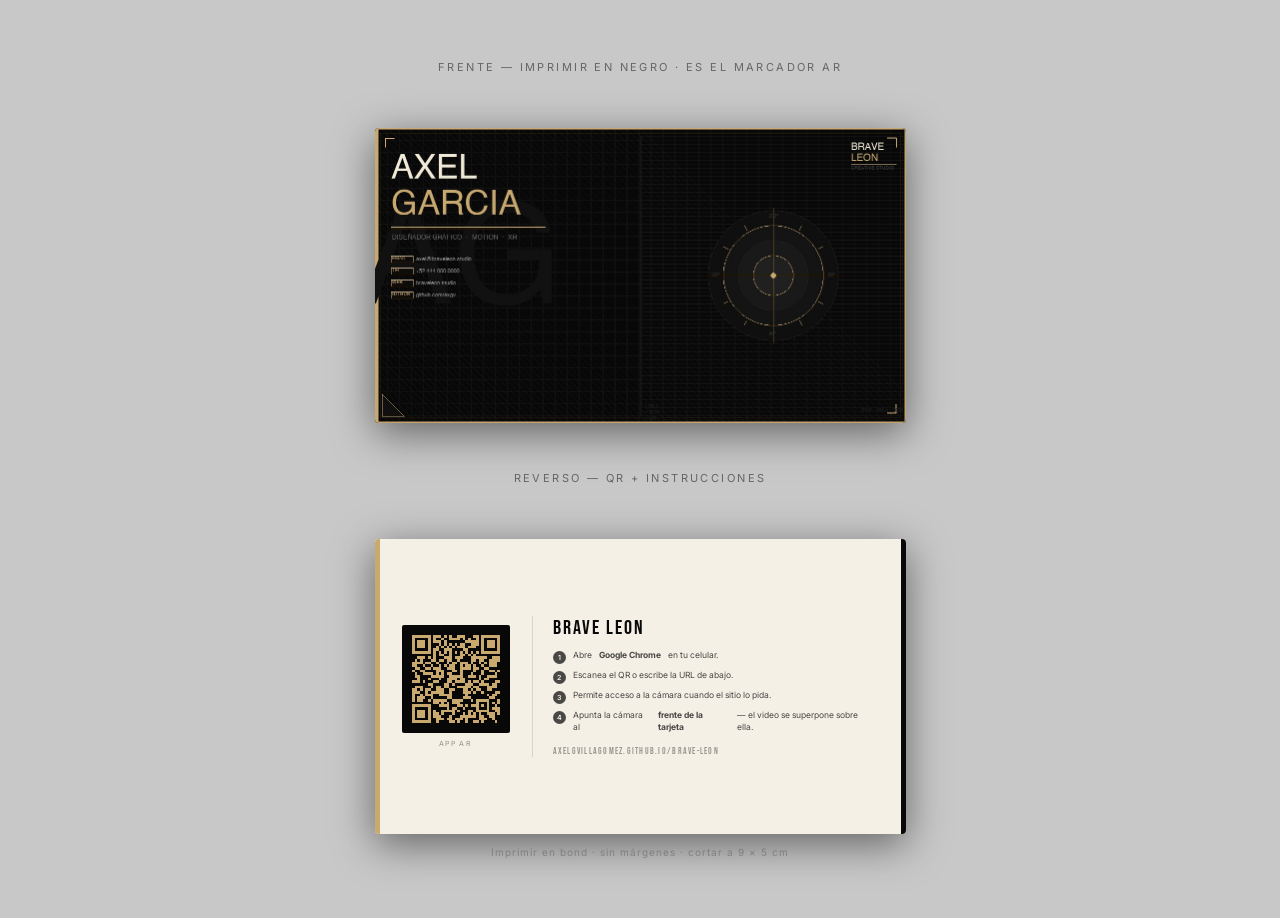
==== tarjeta.html @ 9440ff53 "BRAVE LEON — Tarjeta AR/XR entregable final App ARnft.js que superpone video de portafolio sobre tar" ====
<!doctype html>
<html lang="es">
<head>
<meta charset="utf-8"/>
<title>BRAVE LEON — Tarjeta AR</title>
<style>
@import url('https://fonts.googleapis.com/css2?family=Bebas+Neue&family=Inter:wght@300;400;600&display=swap');
*{box-sizing:border-box;margin:0;padding:0}
body{
  background:#c8c8c8;
  display:flex;flex-direction:column;align-items:center;
  gap:48px;padding:60px 20px;
  font-family:'Inter',Helvetica,sans-serif;
}
.label{
  font-size:11px;letter-spacing:0.22em;text-transform:uppercase;
  color:#666;margin-bottom:6px;text-align:center;
}
.note{
  font-size:10px;color:#999;letter-spacing:0.1em;
  text-align:center;margin-top:-36px;
}

/* ── Medidas reales: 9x5 cm a 300dpi = 1063x591px ──
   Se muestra al 50% en pantalla: 531x295px            */
.card{
  width:531px;height:295px;
  border-radius:4px;overflow:hidden;
  box-shadow:0 10px 40px rgba(0,0,0,.5);
  position:relative;flex-shrink:0;
}

/* ══ FRENTE ══════════════════════════════════════ */
.front{background:#080808}
.front img.bg{
  position:absolute;inset:0;width:100%;height:100%;
  object-fit:cover;display:block;
}

/* ══ REVERSO ═════════════════════════════════════ */
.back{background:#F5F0E6;display:flex;align-items:stretch}

.back .bar-r{
  width:5px;background:#080808;flex-shrink:0;align-self:stretch;
}
.back .inner{
  flex:1;display:flex;align-items:center;
  padding:22px 26px 22px 22px;gap:22px;
}

/* QR */
.qr-wrap{
  flex-shrink:0;display:flex;flex-direction:column;
  align-items:center;gap:6px;
}
.qr-wrap img{
  width:108px;height:108px;
  border:2px solid #080808;border-radius:2px;
  image-rendering:pixelated;
}
.qr-lbl{
  font-size:7px;letter-spacing:0.18em;text-transform:uppercase;
  color:#080808;opacity:.4;
}

/* Instrucciones */
.inst{
  flex:1;border-left:1px solid rgba(8,8,8,.12);
  padding-left:20px;
}
.back-brand{
  font-family:'Bebas Neue','Arial Black',sans-serif;
  font-size:20px;letter-spacing:0.1em;color:#080808;
  margin-bottom:10px;
}
.steps{list-style:none;display:flex;flex-direction:column;gap:6px}
.steps li{
  display:flex;align-items:flex-start;gap:7px;
  font-size:8.5px;line-height:1.4;color:#080808;opacity:.72;
}
.steps li .n{
  flex-shrink:0;width:13px;height:13px;background:#080808;color:#F5F0E6;
  border-radius:50%;display:flex;align-items:center;justify-content:center;
  font-size:7px;font-weight:600;margin-top:1px;
}
.url{
  margin-top:12px;
  font-family:'Bebas Neue','Arial Black',sans-serif;
  font-size:9px;letter-spacing:0.14em;color:#080808;opacity:.38;
}

/* ── Barra lateral izquierda reverso ── */
.back .bar-l{
  width:5px;background:#C9A96E;flex-shrink:0;
}

@media print{
  body{background:white;padding:20px;gap:20px}
  .label,.note{display:none}
  .card{box-shadow:none}
}
</style>
</head>
<body>

<div class="label">FRENTE — imprimir en negro · es el marcador AR</div>

<!-- ══ FRENTE ══════════════════════════════════════════ -->
<div class="card front">
  <img class="bg" src="[data-uri]" alt="Tarjeta BRAVE LEON frente"/>
</div>

<div class="label">REVERSO — QR + instrucciones</div>

<!-- ══ REVERSO ═════════════════════════════════════════ -->
<div class="card back">
  <div class="bar-l"></div>
  <div class="inner">

    <div class="qr-wrap">
      <img src="[data-uri]" alt="QR BRAVE LEON AR"/>
      <div class="qr-lbl">App AR</div>
    </div>

    <div class="inst">
      <div class="back-brand">BRAVE LEON</div>
      <ul class="steps">
        <li><div class="n">1</div>Abre <strong>Google Chrome</strong> en tu celular.</li>
        <li><div class="n">2</div>Escanea el QR o escribe la URL de abajo.</li>
        <li><div class="n">3</div>Permite acceso a la cámara cuando el sitio lo pida.</li>
        <li><div class="n">4</div>Apunta la cámara al <strong>frente de la tarjeta</strong> — el video se superpone sobre ella.</li>
      </ul>
      <div class="url">axelgvillagomez.github.io/brave-leon</div>
    </div>

  </div>
  <div class="bar-r"></div>
</div>

<div class="note">Imprimir en bond · sin márgenes · cortar a 9 × 5 cm</div>

</body>
</html>
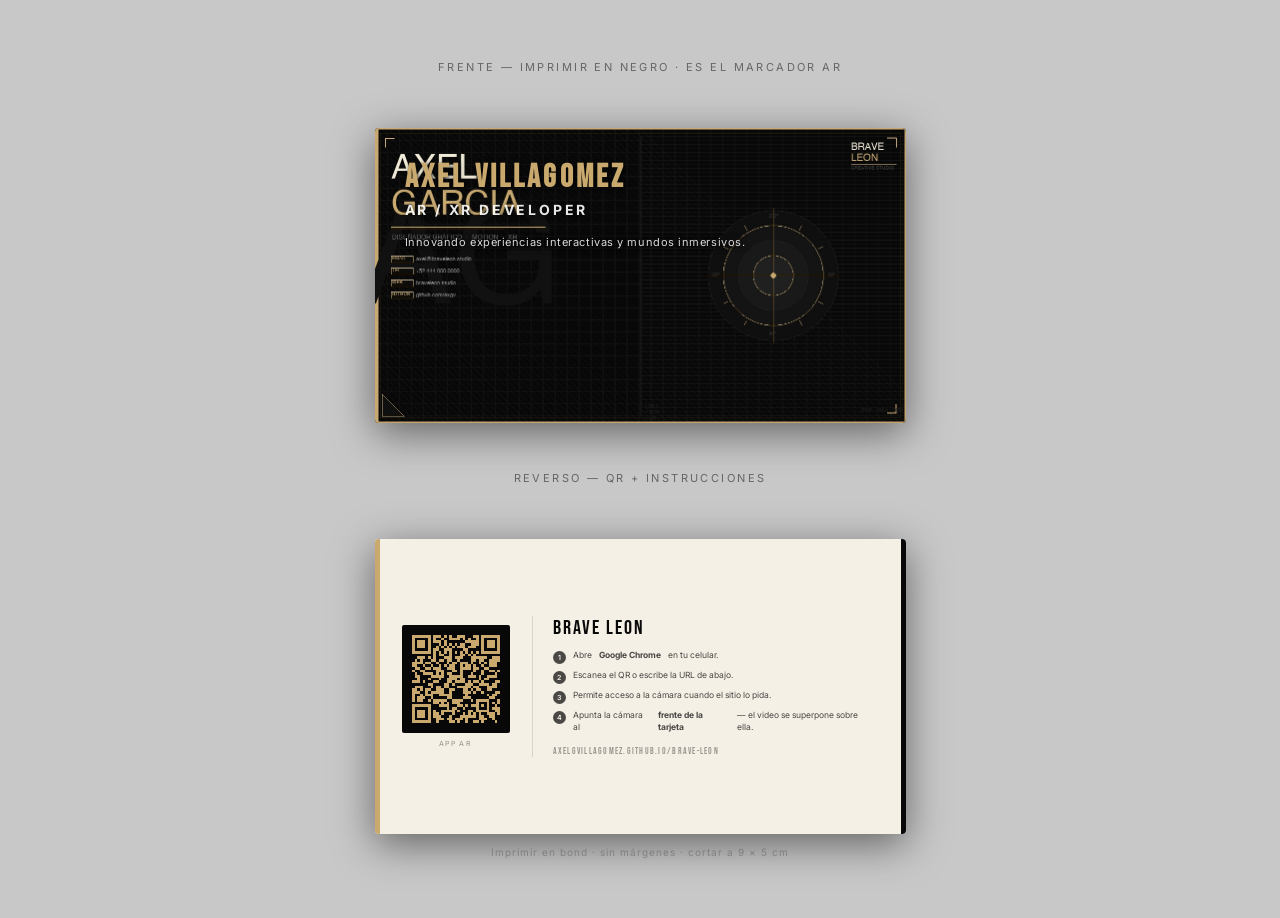
==== commit 7783dc81: "Fix business card layout and add personal info" ====
--- a/tarjeta.html
+++ b/tarjeta.html
@@ -35,6 +35,34 @@
 .front img.bg{
   position:absolute;inset:0;width:100%;height:100%;
   object-fit:cover;display:block;
+}
+.front .info {
+  position: absolute;
+  top: 30px;
+  left: 30px;
+  color: #fff;
+  z-index: 10;
+  text-shadow: 1px 1px 4px rgba(0,0,0,0.8);
+}
+.front .info h1 {
+  font-family: 'Bebas Neue', 'Arial Black', sans-serif;
+  font-size: 32px;
+  letter-spacing: 0.1em;
+  margin-bottom: 4px;
+  color: #C9A96E;
+}
+.front .info h2 {
+  font-size: 14px;
+  letter-spacing: 0.2em;
+  text-transform: uppercase;
+  margin-bottom: 16px;
+  opacity: 0.9;
+}
+.front .info p {
+  font-size: 11px;
+  line-height: 1.6;
+  opacity: 0.85;
+  letter-spacing: 0.05em;
 }
 
 /* ══ REVERSO ═════════════════════════════════════ */
@@ -107,7 +135,12 @@
 
 <!-- ══ FRENTE ══════════════════════════════════════════ -->
 <div class="card front">
-  <img class="bg" src="[data-uri]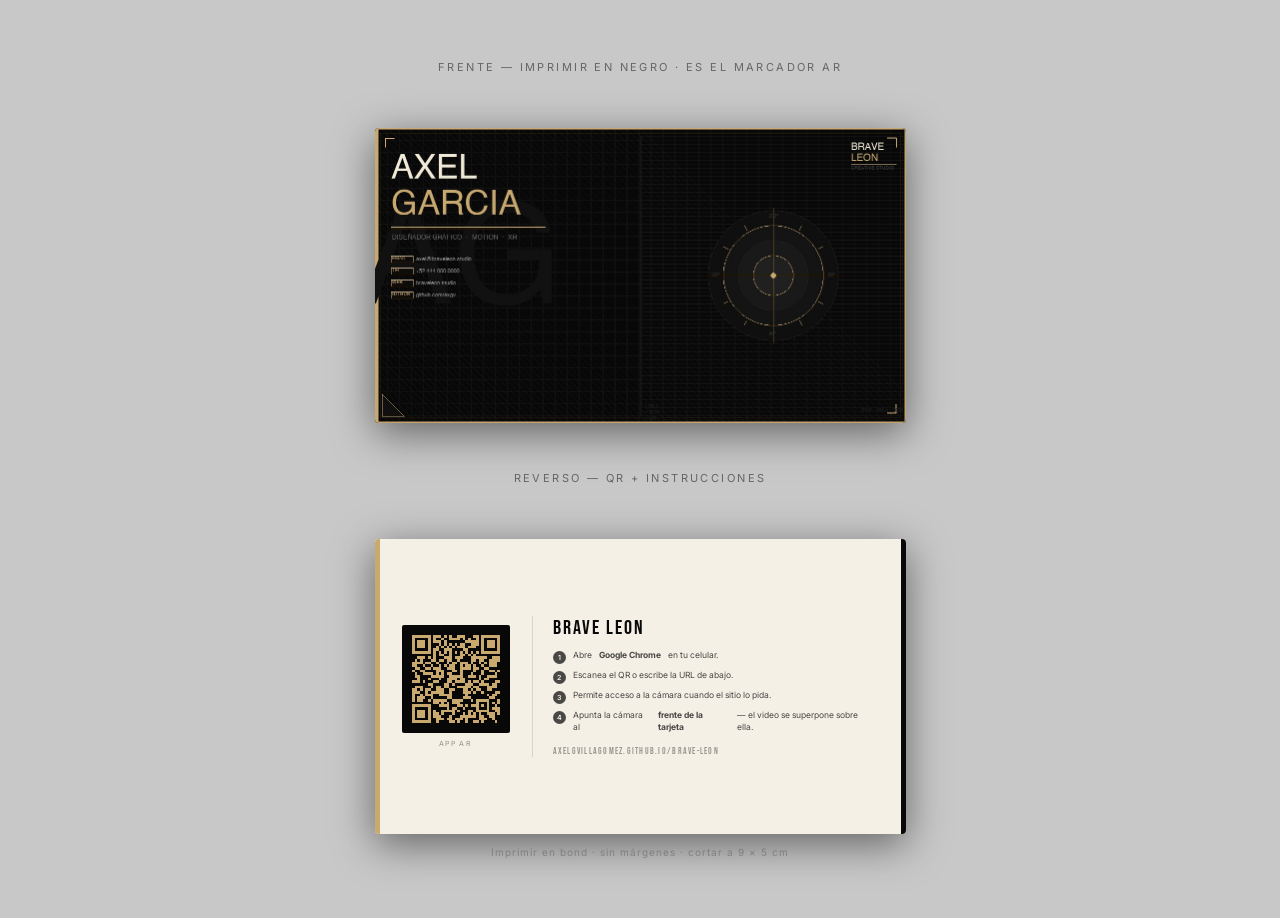
==== commit 6a54a6bc: "Remove ugly HTML overlay, keep pure image" ====
--- a/tarjeta.html
+++ b/tarjeta.html
@@ -35,14 +35,6 @@
 .front img.bg{
   position:absolute;inset:0;width:100%;height:100%;
   object-fit:cover;display:block;
-}
-.front .info {
-  position: absolute;
-  top: 30px;
-  left: 30px;
-  color: #fff;
-  z-index: 10;
-  text-shadow: 1px 1px 4px rgba(0,0,0,0.8);
 }
 .front .info h1 {
   font-family: 'Bebas Neue', 'Arial Black', sans-serif;
@@ -136,11 +128,6 @@
 <!-- ══ FRENTE ══════════════════════════════════════════ -->
 <div class="card front">
   <img class="bg" src="brave_leon_card.jpg" alt="Marker Background">
-  <div class="info">
-    <h1>AXEL VILLAGOMEZ</h1>
-    <h2>AR / XR Developer</h2>
-    <p>Innovando experiencias interactivas y mundos inmersivos.</p>
-  </div>
 </div>
 
 <div class="label">REVERSO — QR + instrucciones</div>
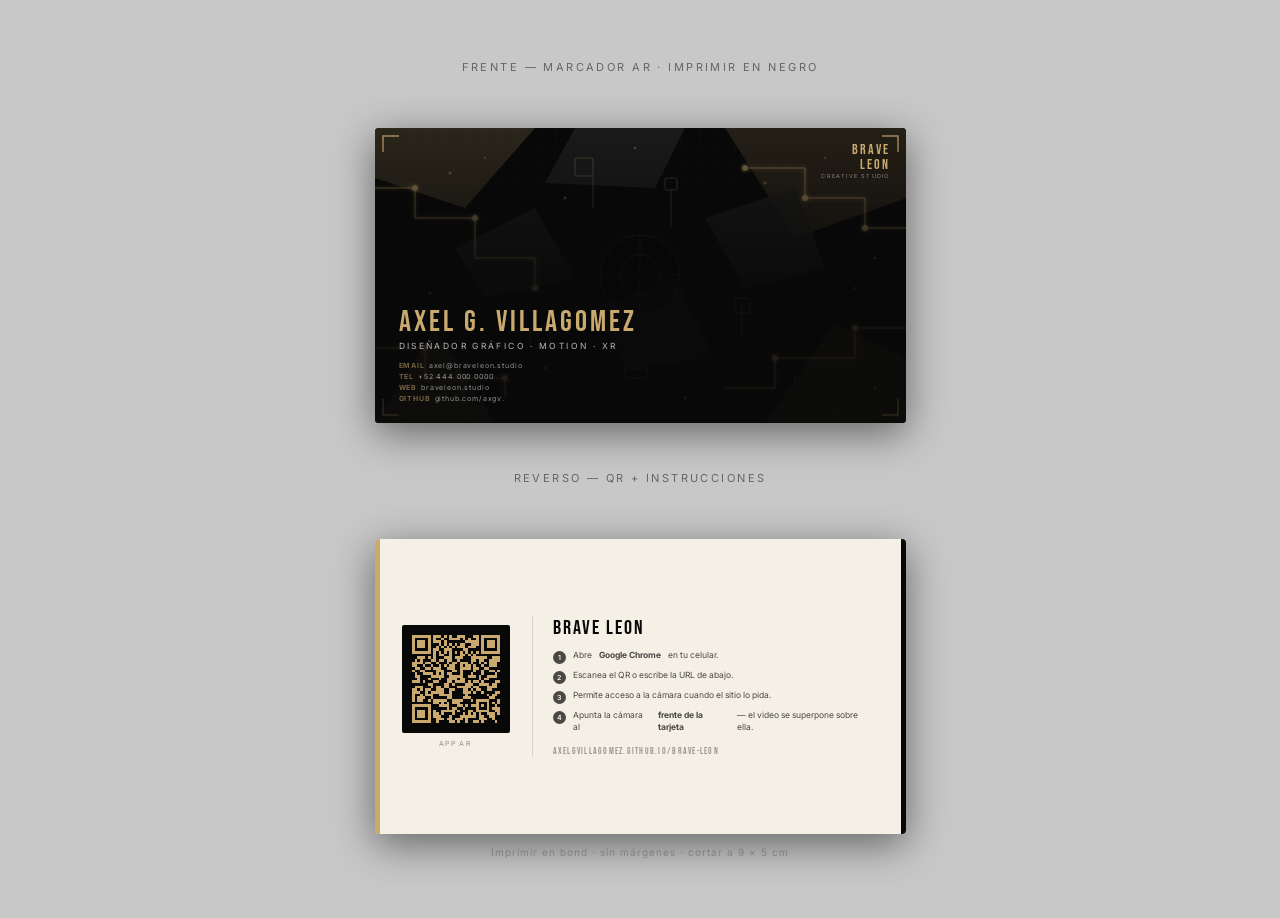
==== commit 46aca0aa: "New detectable NFT marker + updated tarjeta.html with circuit pattern design" ====
--- a/tarjeta.html
+++ b/tarjeta.html
@@ -21,8 +21,7 @@
   text-align:center;margin-top:-36px;
 }
 
-/* ── Medidas reales: 9x5 cm a 300dpi = 1063x591px ──
-   Se muestra al 50% en pantalla: 531x295px            */
+/* ── 9x5 cm a 96dpi ≈ 340x189px — mostrado a ~1.5x en pantalla: 531x295 */
 .card{
   width:531px;height:295px;
   border-radius:4px;overflow:hidden;
@@ -31,44 +30,59 @@
 }
 
 /* ══ FRENTE ══════════════════════════════════════ */
-.front{background:#080808}
-.front img.bg{
+.front{
+  background:#080808;
+  display:flex;align-items:stretch;
+}
+
+/* Patrón SVG generado inline — circuito + polígonos irregulares */
+.front .marker-bg{
   position:absolute;inset:0;width:100%;height:100%;
   object-fit:cover;display:block;
 }
-.front .info h1 {
-  font-family: 'Bebas Neue', 'Arial Black', sans-serif;
-  font-size: 32px;
-  letter-spacing: 0.1em;
-  margin-bottom: 4px;
-  color: #C9A96E;
-}
-.front .info h2 {
-  font-size: 14px;
-  letter-spacing: 0.2em;
-  text-transform: uppercase;
-  margin-bottom: 16px;
-  opacity: 0.9;
-}
-.front .info p {
-  font-size: 11px;
-  line-height: 1.6;
-  opacity: 0.85;
-  letter-spacing: 0.05em;
+
+/* Overlay con datos personales */
+.front .overlay{
+  position:absolute;inset:0;
+  display:flex;flex-direction:column;justify-content:flex-end;
+  padding:20px 24px;
+  background:linear-gradient(to top, rgba(8,8,8,0.78) 50%, transparent 100%);
+}
+.front .name{
+  font-family:'Bebas Neue','Arial Black',sans-serif;
+  font-size:30px;letter-spacing:0.1em;color:#C9A96E;line-height:1;
+}
+.front .role{
+  font-size:8.5px;letter-spacing:0.28em;text-transform:uppercase;
+  color:#ffffff;opacity:.7;margin-top:4px;
+}
+.front .contacts{
+  margin-top:10px;display:flex;flex-direction:column;gap:2px;
+}
+.front .contacts span{
+  font-size:7px;letter-spacing:0.12em;color:#ffffff;opacity:.55;
+}
+.front .contacts b{color:#C9A96E;opacity:1;margin-right:4px;}
+
+/* Logo esquina */
+.front .logo{
+  position:absolute;top:14px;right:16px;
+  font-family:'Bebas Neue','Arial Black',sans-serif;
+  font-size:14px;letter-spacing:0.14em;color:#C9A96E;
+  line-height:1.1;text-align:right;
+}
+.front .logo small{
+  display:block;font-family:'Inter',sans-serif;
+  font-size:5.5px;letter-spacing:0.22em;color:#fff;opacity:.45;
 }
 
 /* ══ REVERSO ═════════════════════════════════════ */
 .back{background:#F5F0E6;display:flex;align-items:stretch}
-
-.back .bar-r{
-  width:5px;background:#080808;flex-shrink:0;align-self:stretch;
-}
+.back .bar-l{width:5px;background:#C9A96E;flex-shrink:0;}
 .back .inner{
   flex:1;display:flex;align-items:center;
   padding:22px 26px 22px 22px;gap:22px;
 }
-
-/* QR */
 .qr-wrap{
   flex-shrink:0;display:flex;flex-direction:column;
   align-items:center;gap:6px;
@@ -78,26 +92,14 @@
   border:2px solid #080808;border-radius:2px;
   image-rendering:pixelated;
 }
-.qr-lbl{
-  font-size:7px;letter-spacing:0.18em;text-transform:uppercase;
-  color:#080808;opacity:.4;
-}
-
-/* Instrucciones */
-.inst{
-  flex:1;border-left:1px solid rgba(8,8,8,.12);
-  padding-left:20px;
-}
+.qr-lbl{font-size:7px;letter-spacing:0.18em;text-transform:uppercase;color:#080808;opacity:.4;}
+.inst{flex:1;border-left:1px solid rgba(8,8,8,.12);padding-left:20px;}
 .back-brand{
   font-family:'Bebas Neue','Arial Black',sans-serif;
-  font-size:20px;letter-spacing:0.1em;color:#080808;
-  margin-bottom:10px;
+  font-size:20px;letter-spacing:0.1em;color:#080808;margin-bottom:10px;
 }
 .steps{list-style:none;display:flex;flex-direction:column;gap:6px}
-.steps li{
-  display:flex;align-items:flex-start;gap:7px;
-  font-size:8.5px;line-height:1.4;color:#080808;opacity:.72;
-}
+.steps li{display:flex;align-items:flex-start;gap:7px;font-size:8.5px;line-height:1.4;color:#080808;opacity:.72;}
 .steps li .n{
   flex-shrink:0;width:13px;height:13px;background:#080808;color:#F5F0E6;
   border-radius:50%;display:flex;align-items:center;justify-content:center;
@@ -108,11 +110,7 @@
   font-family:'Bebas Neue','Arial Black',sans-serif;
   font-size:9px;letter-spacing:0.14em;color:#080808;opacity:.38;
 }
-
-/* ── Barra lateral izquierda reverso ── */
-.back .bar-l{
-  width:5px;background:#C9A96E;flex-shrink:0;
-}
+.back .bar-r{width:5px;background:#080808;flex-shrink:0;}
 
 @media print{
   body{background:white;padding:20px;gap:20px}
@@ -123,11 +121,119 @@
 </head>
 <body>
 
-<div class="label">FRENTE — imprimir en negro · es el marcador AR</div>
+<div class="label">FRENTE — marcador AR · imprimir en negro</div>
 
 <!-- ══ FRENTE ══════════════════════════════════════════ -->
 <div class="card front">
-  <img class="bg" src="brave_leon_card.jpg" alt="Marker Background">
+
+  <!-- Patrón detectable generado en SVG -->
+  <svg class="marker-bg" xmlns="http://www.w3.org/2000/svg" viewBox="0 0 531 295" preserveAspectRatio="xMidYMid slice">
+    <defs>
+      <pattern id="grid" width="18" height="18" patternUnits="userSpaceOnUse">
+        <path d="M18 0L0 0 0 18" fill="none" stroke="#1a1a1a" stroke-width="0.4"/>
+      </pattern>
+      <filter id="glow">
+        <feGaussianBlur stdDeviation="2" result="blur"/>
+        <feMerge><feMergeNode in="blur"/><feMergeNode in="SourceGraphic"/></feMerge>
+      </filter>
+    </defs>
+
+    <!-- Base oscura -->
+    <rect width="531" height="295" fill="#080808"/>
+    <!-- Grid sutil -->
+    <rect width="531" height="295" fill="url(#grid)"/>
+
+    <!-- Polígonos irregulares gold/dark -->
+    <polygon points="0,0 160,0 90,80 0,50" fill="#C9A96E" opacity="0.18"/>
+    <polygon points="531,0 350,0 420,110 531,70" fill="#C9A96E" opacity="0.14"/>
+    <polygon points="0,295 120,295 60,200" fill="#C9A96E" opacity="0.12"/>
+    <polygon points="531,295 390,295 460,195 531,230" fill="#C9A96E" opacity="0.1"/>
+    <polygon points="200,0 310,0 280,60 170,55" fill="#1c1c1c" opacity="0.9"/>
+    <polygon points="80,120 160,80 200,150 110,170" fill="#1a1a1a" opacity="0.8"/>
+    <polygon points="330,90 420,60 450,140 370,160" fill="#1b1b1b" opacity="0.8"/>
+    <polygon points="220,180 300,150 340,230 250,240" fill="#151515" opacity="0.85"/>
+
+    <!-- Líneas de circuito — trazos dorados -->
+    <g stroke="#C9A96E" stroke-width="0.8" fill="none" filter="url(#glow)" opacity="0.6">
+      <polyline points="0,60 40,60 40,90 100,90"/>
+      <polyline points="100,90 100,130 160,130 160,160"/>
+      <circle cx="40" cy="60" r="2.5" fill="#C9A96E"/>
+      <circle cx="100" cy="90" r="2.5" fill="#C9A96E"/>
+      <circle cx="160" cy="160" r="2.5" fill="#C9A96E"/>
+
+      <polyline points="531,100 490,100 490,70 430,70"/>
+      <polyline points="430,70 430,40 370,40"/>
+      <circle cx="490" cy="100" r="2.5" fill="#C9A96E"/>
+      <circle cx="430" cy="70" r="2.5" fill="#C9A96E"/>
+      <circle cx="370" cy="40" r="2.5" fill="#C9A96E"/>
+
+      <polyline points="0,220 50,220 50,250 130,250 130,270"/>
+      <circle cx="50" cy="220" r="2.5" fill="#C9A96E"/>
+      <circle cx="130" cy="250" r="2.5" fill="#C9A96E"/>
+
+      <polyline points="531,200 480,200 480,230 400,230 400,260 350,260"/>
+      <circle cx="480" cy="200" r="2.5" fill="#C9A96E"/>
+      <circle cx="400" cy="230" r="2.5" fill="#C9A96E"/>
+    </g>
+
+    <!-- Nodos aleatorios para riqueza de features -->
+    <g fill="none" stroke="#C9A96E" stroke-width="0.7" opacity="0.4">
+      <rect x="200" y="30" width="18" height="18" rx="1"/>
+      <rect x="290" y="50" width="12" height="12" rx="1"/>
+      <rect x="155" y="200" width="20" height="20" rx="1"/>
+      <rect x="360" y="170" width="15" height="15" rx="1"/>
+      <rect x="250" y="240" width="22" height="10" rx="1"/>
+      <line x1="218" y1="48" x2="218" y2="80"/>
+      <line x1="296" y1="62" x2="296" y2="100"/>
+      <line x1="165" y1="220" x2="200" y2="220"/>
+      <line x1="367" y1="177" x2="367" y2="210"/>
+    </g>
+
+    <!-- Puntos dispersos — alta variación local -->
+    <g fill="#C9A96E" opacity="0.35">
+      <circle cx="75" cy="45" r="1.5"/>  <circle cx="110" cy="30" r="1"/>
+      <circle cx="190" cy="70" r="1.5"/> <circle cx="260" cy="20" r="1.2"/>
+      <circle cx="390" cy="55" r="1.5"/> <circle cx="450" cy="30" r="1"/>
+      <circle cx="500" cy="130" r="1.5"/><circle cx="480" cy="160" r="1.2"/>
+      <circle cx="55" cy="165" r="1.5"/> <circle cx="30" cy="200" r="1.2"/>
+      <circle cx="170" cy="240" r="1.5"/><circle cx="120" cy="270" r="1"/>
+      <circle cx="310" cy="270" r="1.5"/><circle cx="420" cy="250" r="1.2"/>
+      <circle cx="500" cy="260" r="1.5"/><circle cx="460" cy="285" r="1"/>
+    </g>
+
+    <!-- Marcadores de esquina AR (ayudan al tracker) -->
+    <g stroke="#C9A96E" stroke-width="1.5" fill="none" opacity="0.8">
+      <!-- sup izq -->
+      <polyline points="8,24 8,8 24,8"/>
+      <!-- sup der -->
+      <polyline points="507,8 523,8 523,24"/>
+      <!-- inf izq -->
+      <polyline points="8,271 8,287 24,287"/>
+      <!-- inf der -->
+      <polyline points="507,287 523,287 523,271"/>
+    </g>
+
+    <!-- Cruz central — referencia de tracking -->
+    <g stroke="#C9A96E" stroke-width="0.6" opacity="0.25">
+      <circle cx="265" cy="147" r="40"/>
+      <circle cx="265" cy="147" r="20"/>
+      <line x1="225" y1="147" x2="305" y2="147"/>
+      <line x1="265" y1="107" x2="265" y2="187"/>
+    </g>
+  </svg>
+
+  <!-- Datos personales en overlay -->
+  <div class="overlay">
+    <div class="logo">BRAVE<br>LEON<small>CREATIVE STUDIO</small></div>
+    <div class="name">AXEL G. VILLAGOMEZ</div>
+    <div class="role">Diseñador Gráfico · Motion · XR</div>
+    <div class="contacts">
+      <span><b>EMAIL</b>axel@braveleon.studio</span>
+      <span><b>TEL</b>+52 444 000 0000</span>
+      <span><b>WEB</b>braveleon.studio</span>
+      <span><b>GITHUB</b>github.com/axgv.</span>
+    </div>
+  </div>
 </div>
 
 <div class="label">REVERSO — QR + instrucciones</div>
@@ -138,7 +244,7 @@
   <div class="inner">
 
     <div class="qr-wrap">
-      <img src="[data-uri]" alt="QR BRAVE LEON AR"/>
+      <img src="qr_brave_leon.png" alt="QR BRAVE LEON AR"/>
       <div class="qr-lbl">App AR</div>
     </div>
 
